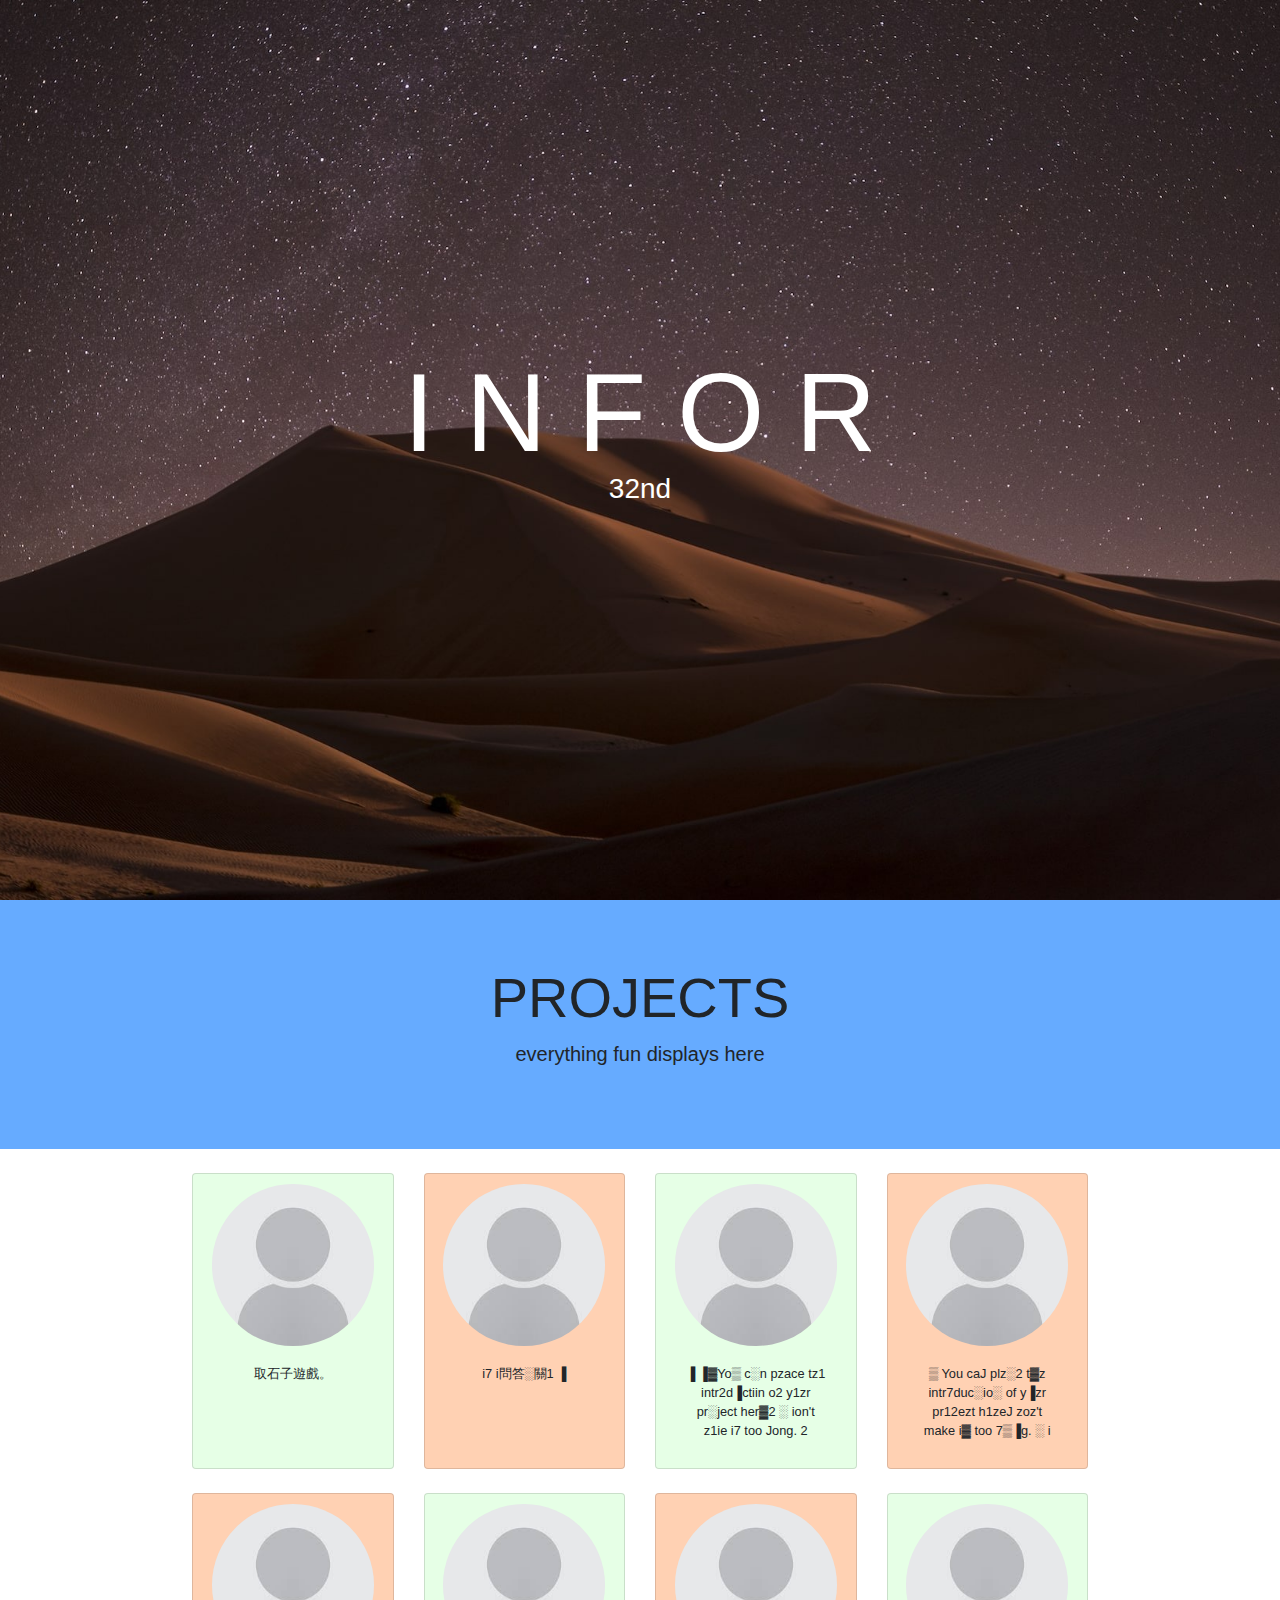
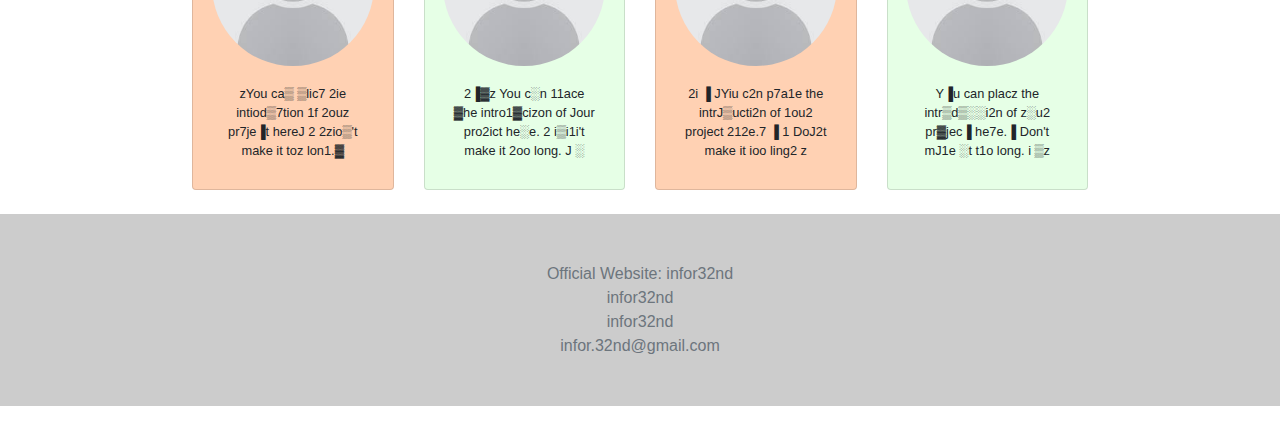
==== UI.html @ c6a096d6 "Update UI.html" ====
<!DOCTYPE html>
<head>
	<meta charset="UTF-8">
	<meta name="description" content="infor32nd project website(main page)">
	<meta name="keywords" content="HTML,CSS,JavaScript">
	<meta name="author" content="thomas wang">
	<meta name="viewport" content="width=device-width, initial-scale=1">
	<title>infor games</title>
	<link rel="stylesheet" href="https://stackpath.bootstrapcdn.com/bootstrap/4.3.1/css/bootstrap.min.css" integrity="sha384-ggOyR0iXCbMQv3Xipma34MD+dH/1fQ784/j6cY/iJTQUOhcWr7x9JvoRxT2MZw1T" crossorigin="anonymous"><!--bootstrap library-->
	<link rel="stylesheet" href="style.css"><!--css-->
	<link rel="stylesheet" href="https://cdnjs.cloudflare.com/ajax/libs/font-awesome/4.7.0/css/font-awesome.min.css"><!--font awesome-icon library-->
	<script src="https://ajax.googleapis.com/ajax/libs/jquery/3.4.1/jquery.min.js"></script><!--jQuery library-->

	<!-- <link rel="stylesheet" href="https://maxcdn.bootstrapcdn.com/bootstrap/3.3.7/css/bootstrap.min.css"> -->
	
	<script src="baffle.js"></script>
	<script src="main.js"></script>
	<script src="https://maxcdn.bootstrapcdn.com/bootstrap/3.3.7/js/bootstrap.min.js"></script>
	<link href="style.css" rel="stylesheet" />
</head>

<body onload="init()">
	<div id="home">
		<div class="landing-text">
			<div class="container container-table" id = "titlebox">
				<div class="row vertical-center-row">
					<div class="container-fluid p-3 p-md-5">
						<h1 id="title-text">I N F O R</h1>
						<h3 class="h332">32nd</h3>
						<br>
					</div>
				</div>
			</div>
			
		</div>
	</div>
	<center><div class="cont">
		<div class="jumbotron-fluid" style="padding: 4rem;background: #0073ff99">
			<div class="container">
				<h1 class="display-4">PROJECTS</h1>
				<p class="lead">everything fun displays here</p>
			</div>
		</div>
		<br>
		<div style="width: 70%">
			<div class="card-deck">
				<div class="rounded card bk" style="background: #e6ffe6">
					<div class="card-body" onclick="window.open('https://infor32.github.io/Nim/index')">
						<img src="usericon.jpg" alt="project" class="icon">
						<p class="pjit" style="margin: 10%">
							取石子遊戲。
						</p>
					</div>
				</div>
				<div class="rounded card bk" style="background: #ffd1b3">
					<div class="card-body" onclick="window.open('https://slides.com/tim25871014/deck')">
						<img src="usericon.jpg" alt="project" class="icon">
						<p class="pjit" style="margin: 10%">
							問答闖關！
						</p>
					</div>
				</div>
				<div class="rounded card bk" style="background: #e6ffe6">
					<div class="card-body">
						<img src="usericon.jpg" alt="project" class="icon">
						<p class="pjit" style="margin: 10%">
							You can place the introduction of your project here.<br>
							Don't make it too long.
						</p>
					</div>
				</div>
				<div class="rounded card bk" style="background: #ffd1b3">
					<div class="card-body">
						<img src="usericon.jpg" alt="project" class="icon">
						<p class="pjit" style="margin: 10%">
							You can place the introduction of your project here.<br>
							Don't make it too long.
						</p>
					</div>
				</div>
			</div>
			<br>
			<div class="card-deck">
				<div class="rounded card bk" style="background: #ffd1b3">
					<div class="card-body">
						<img src="usericon.jpg" alt="project" class="icon">
						<p class="pjit" style="margin: 10%">
							You can place the introduction of your project here.<br>
							Don't make it too long.
						</p>
					</div>
				</div>
				<div class="rounded card bk" style="background: #e6ffe6">
					<div class="card-body">
						<img src="usericon.jpg" alt="project" class="icon">
						<p class="pjit" style="margin: 10%">
							You can place the introduction of your project here.<br>
							Don't make it too long.
						</p>
					</div>
				</div>
				<div class="rounded card bk" style="background: #ffd1b3">
					<div class="card-body">
						<img src="usericon.jpg" alt="project" class="icon">
						<p class="pjit" style="margin: 10%">
							You can place the introduction of your project here.<br>
							Don't make it too long.
						</p>
					</div>
				</div>
				<div class="rounded card bk" style="background: #e6ffe6">
					<div class="card-body">
						<img src="usericon.jpg" alt="project" class="icon">
						<p class="pjit" style="margin: 10%">
							You can place the introduction of your project here.<br>
							Don't make it too long.
						</p>
					</div>
				</div>
			</div>
		</div>
		<br>
		<footer class="bd-footer text-muted" style="background: #cccccc">
			<div class="container-fluid p-3 p-md-5">
				<div>
					<p style="margin: 0%">Official Website: <a href="https://www.infor.org">infor32nd</a></p>
				</div>
				<div>
					<p style="margin: 0%"><i class="fa fa-facebook-official"></i>  <a href="https://www.facebook.com/infor.32nd/">infor32nd</a></p>
				</div>
				<div>
					<p style="margin: 0%"><i class="fa fa-instagram"></i>  <a href="https://www.instagram.com/infor32nd/">infor32nd</a></p>
				</div>
				<div>
					<p style="margin: 0%"><i class="fa fa-google"></i>  infor.32nd@gmail.com</a></p>
				</div>
			</div>
		</footer>
	</div></center>
</body>
</html>
---- style.css ----
@import url('https://fonts.googleapis.com/css?family=Montserrat:400');
html,body {
	height: 100%;
	width: 100%;
}
#title-text{
	font-family: 'Consolas', sans-serif;
	font-size: 700%;
	line-height: .9;
}
#home {
	background: url(sand-mountain.jpg) no-repeat 50% 50%;
	display: table;
	height: 100%;
	width: 100%;
	background-size: cover;
	color: #FFF;
	font-family: sans-serif;
}
.landing-text {
	display: table-cell;
	vertical-align: middle;
	text-align: center;
}
.h33 {
	font-family: 'Consolas', sans-serif;
	font-size: 260%;
	font-weight: 500;
	line-height: 1.2;
}
.btn-default {
	background-color: #FFF;
	color: #36342F;
	font-size: 160%;
}
.btn-default:hover {
	color: #FFF;
	background-color: #36342F;
}
@media (max-width: 768px) {
	#title-box {
		font-size: 350%;
	}
	.h33 {
		font-size: 150%;
	}
	.btn-default {
		font-size: 120%;
	}
}


.cont{
	font-family: "Comic Sans MS", cursive, sans-serif;
}
.bk{
	width: 100%;
}
.bk:hover{
	box-shadow: 0 12px 16px 0 rgba(0,0,0,0.24),0 17px 50px 0 rgba(0,0,0,0.19);
}
.card-body{
	padding: 5%;
}
.icon{
	width: 90%;
	height: auto;
	border-radius: 50%;
}
.pjit{
	font-size: 80%;
}
.fa-facebook {
  background: #3B5998;
  color: white;
}
---- style.css ----
@import url('https://fonts.googleapis.com/css?family=Montserrat:400');
html,body {
	height: 100%;
	width: 100%;
}
#title-text{
	font-family: 'Consolas', sans-serif;
	font-size: 700%;
	line-height: .9;
}
#home {
	background: url(sand-mountain.jpg) no-repeat 50% 50%;
	display: table;
	height: 100%;
	width: 100%;
	background-size: cover;
	color: #FFF;
	font-family: sans-serif;
}
.landing-text {
	display: table-cell;
	vertical-align: middle;
	text-align: center;
}
.h33 {
	font-family: 'Consolas', sans-serif;
	font-size: 260%;
	font-weight: 500;
	line-height: 1.2;
}
.btn-default {
	background-color: #FFF;
	color: #36342F;
	font-size: 160%;
}
.btn-default:hover {
	color: #FFF;
	background-color: #36342F;
}
@media (max-width: 768px) {
	#title-box {
		font-size: 350%;
	}
	.h33 {
		font-size: 150%;
	}
	.btn-default {
		font-size: 120%;
	}
}


.cont{
	font-family: "Comic Sans MS", cursive, sans-serif;
}
.bk{
	width: 100%;
}
.bk:hover{
	box-shadow: 0 12px 16px 0 rgba(0,0,0,0.24),0 17px 50px 0 rgba(0,0,0,0.19);
}
.card-body{
	padding: 5%;
}
.icon{
	width: 90%;
	height: auto;
	border-radius: 50%;
}
.pjit{
	font-size: 80%;
}
.fa-facebook {
  background: #3B5998;
  color: white;
}
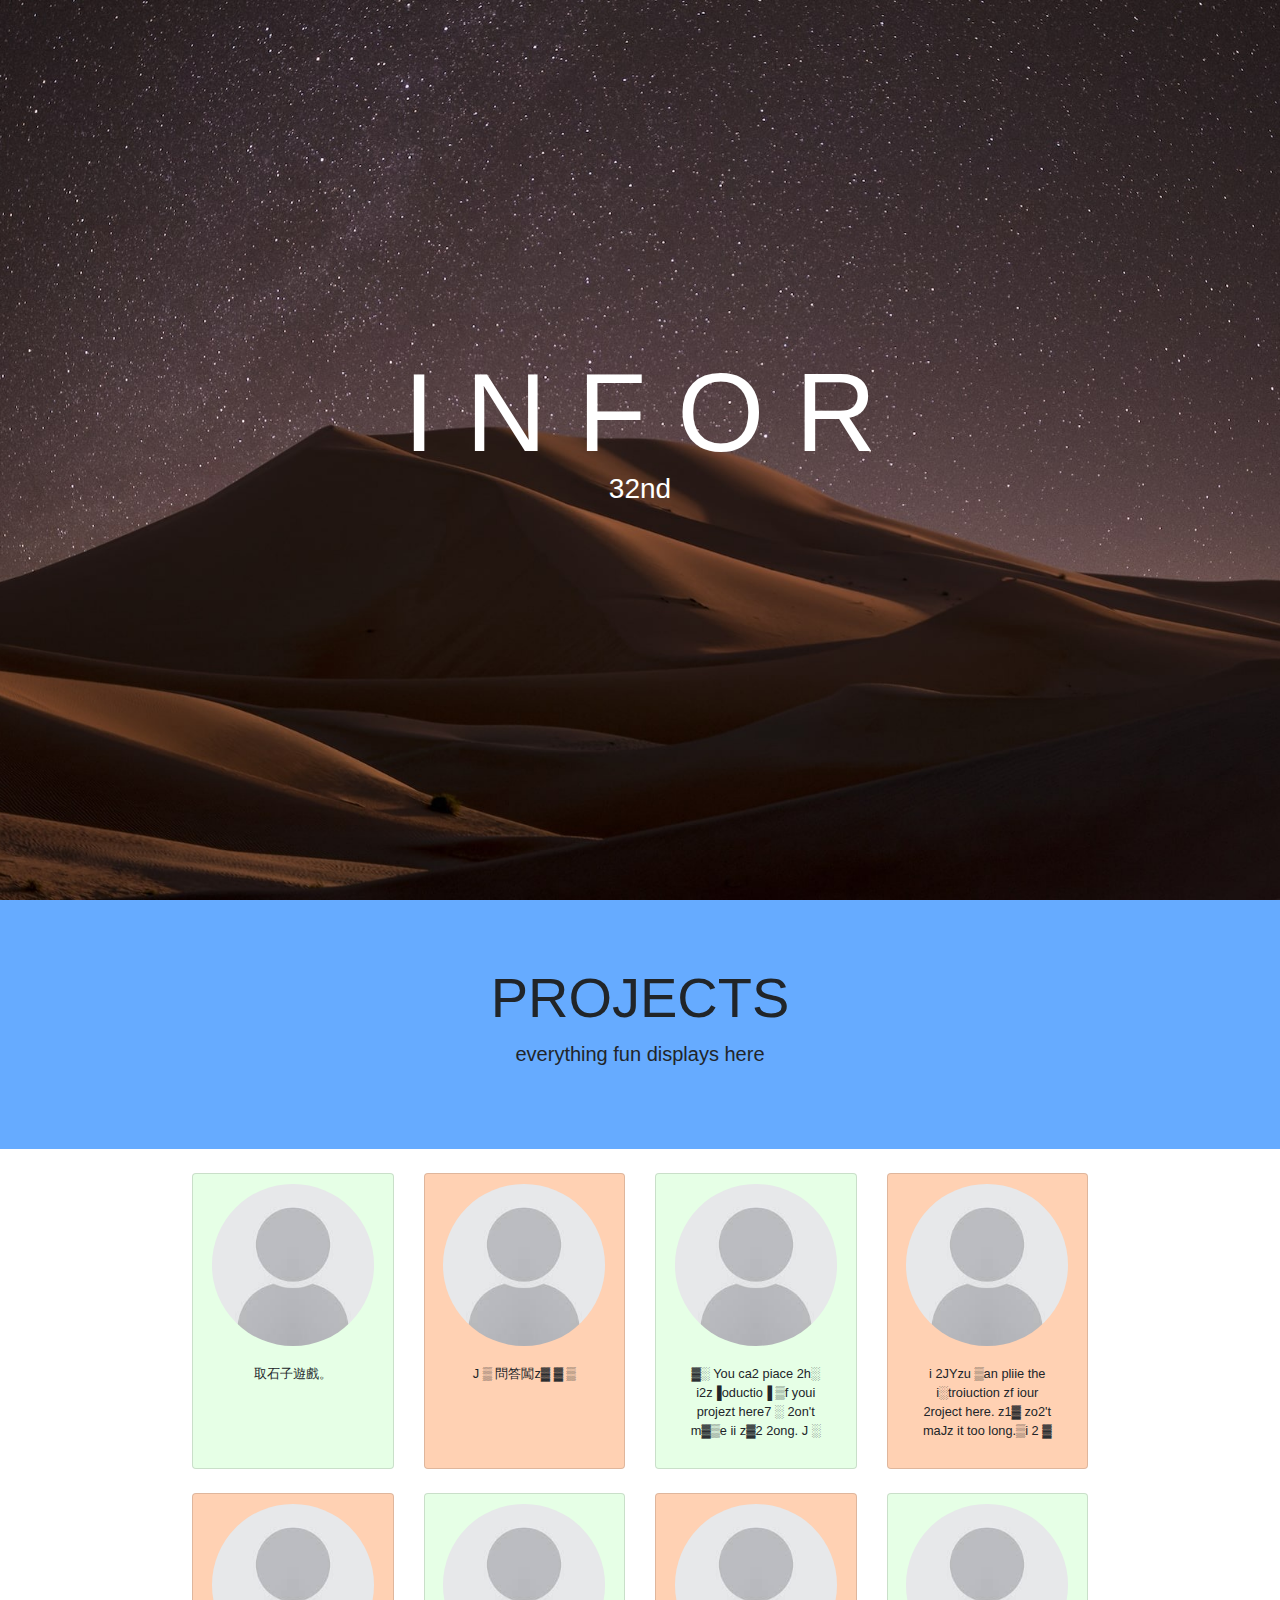
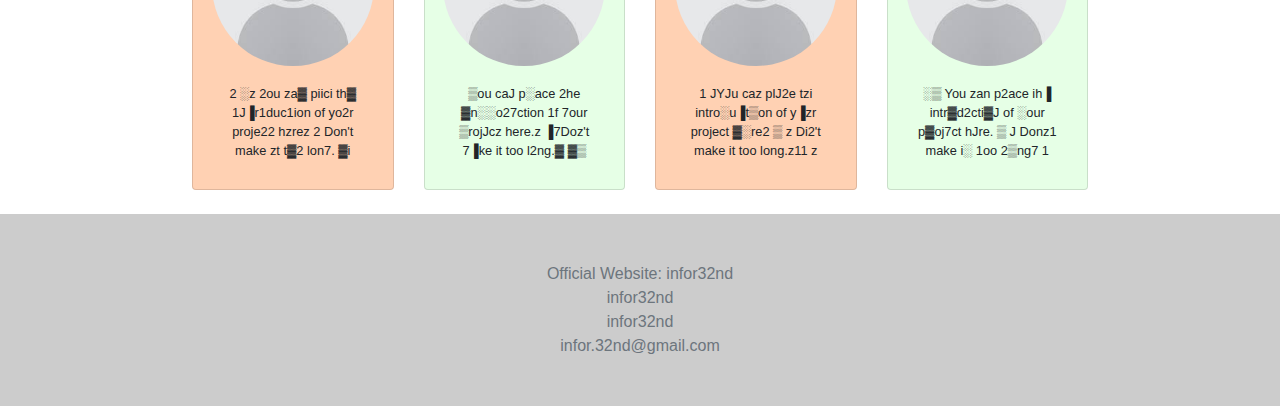
==== commit 53934f64: "Update UI.html" ====
--- a/UI.html
+++ b/UI.html
@@ -35,7 +35,7 @@
 		</div>
 	</div>
 	<center><div class="cont">
-		<div class="jumbotron-fluid" style="padding: 4rem;background: #0073ff99">
+		<div class="jumbotron-fluid" style="padding: 4rem 0rem;background: #0073ff99">
 			<div class="container">
 				<h1 class="display-4">PROJECTS</h1>
 				<p class="lead">everything fun displays here</p>
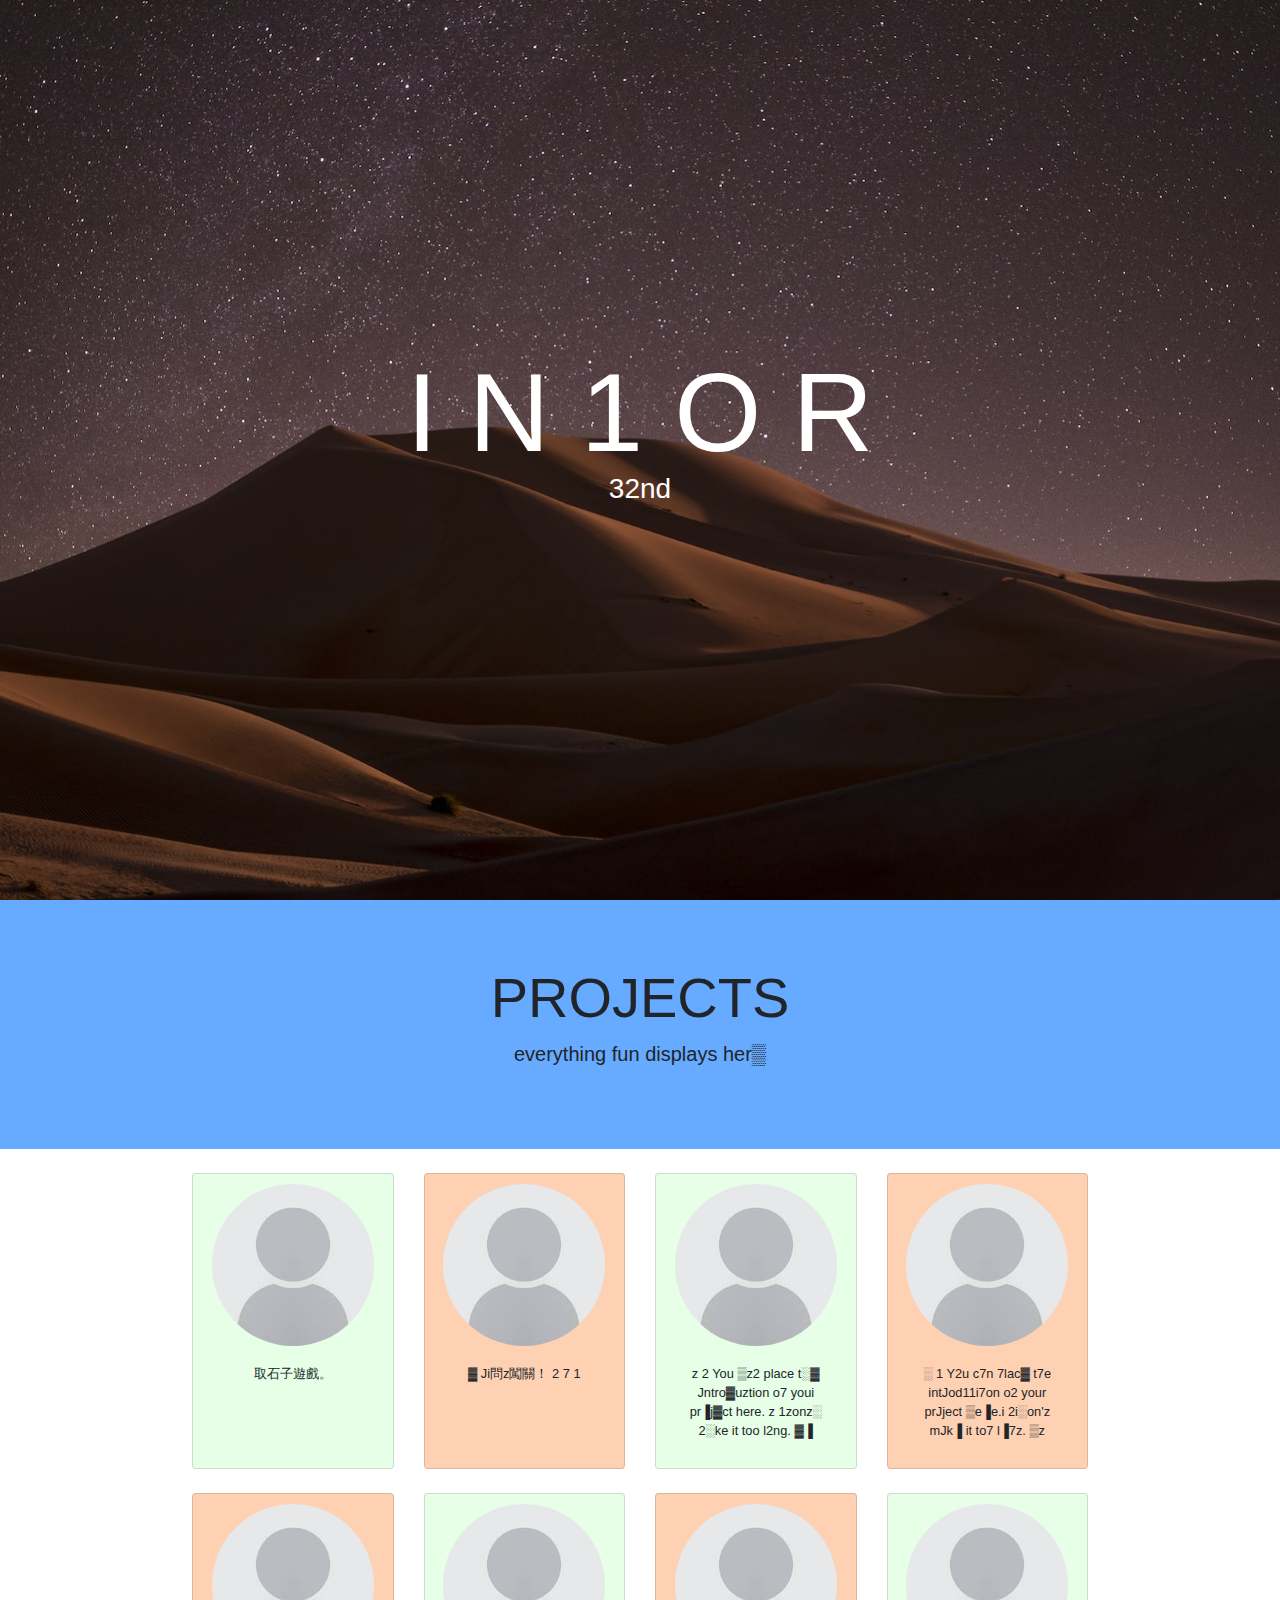
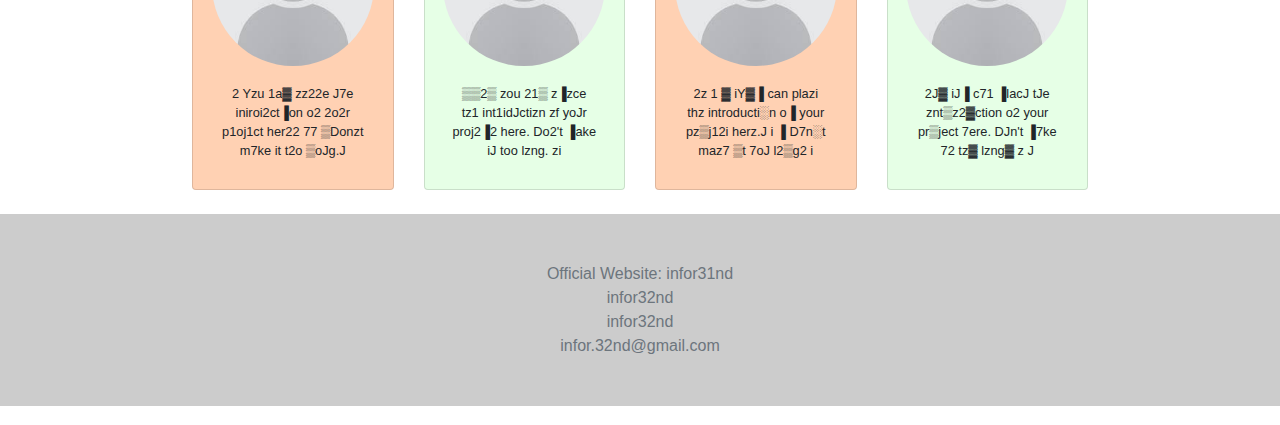
==== commit c5b941a3: "Update UI.html" ====
--- a/UI.html
+++ b/UI.html
@@ -35,7 +35,7 @@
 		</div>
 	</div>
 	<center><div class="cont">
-		<div class="jumbotron-fluid" style="padding: 4rem 0rem;background: #0073ff99">
+		<div class="jumbotron-fluid" style="padding: 4rem 0rem;margin: 0;background: #0073ff99">
 			<div class="container">
 				<h1 class="display-4">PROJECTS</h1>
 				<p class="lead">everything fun displays here</p>
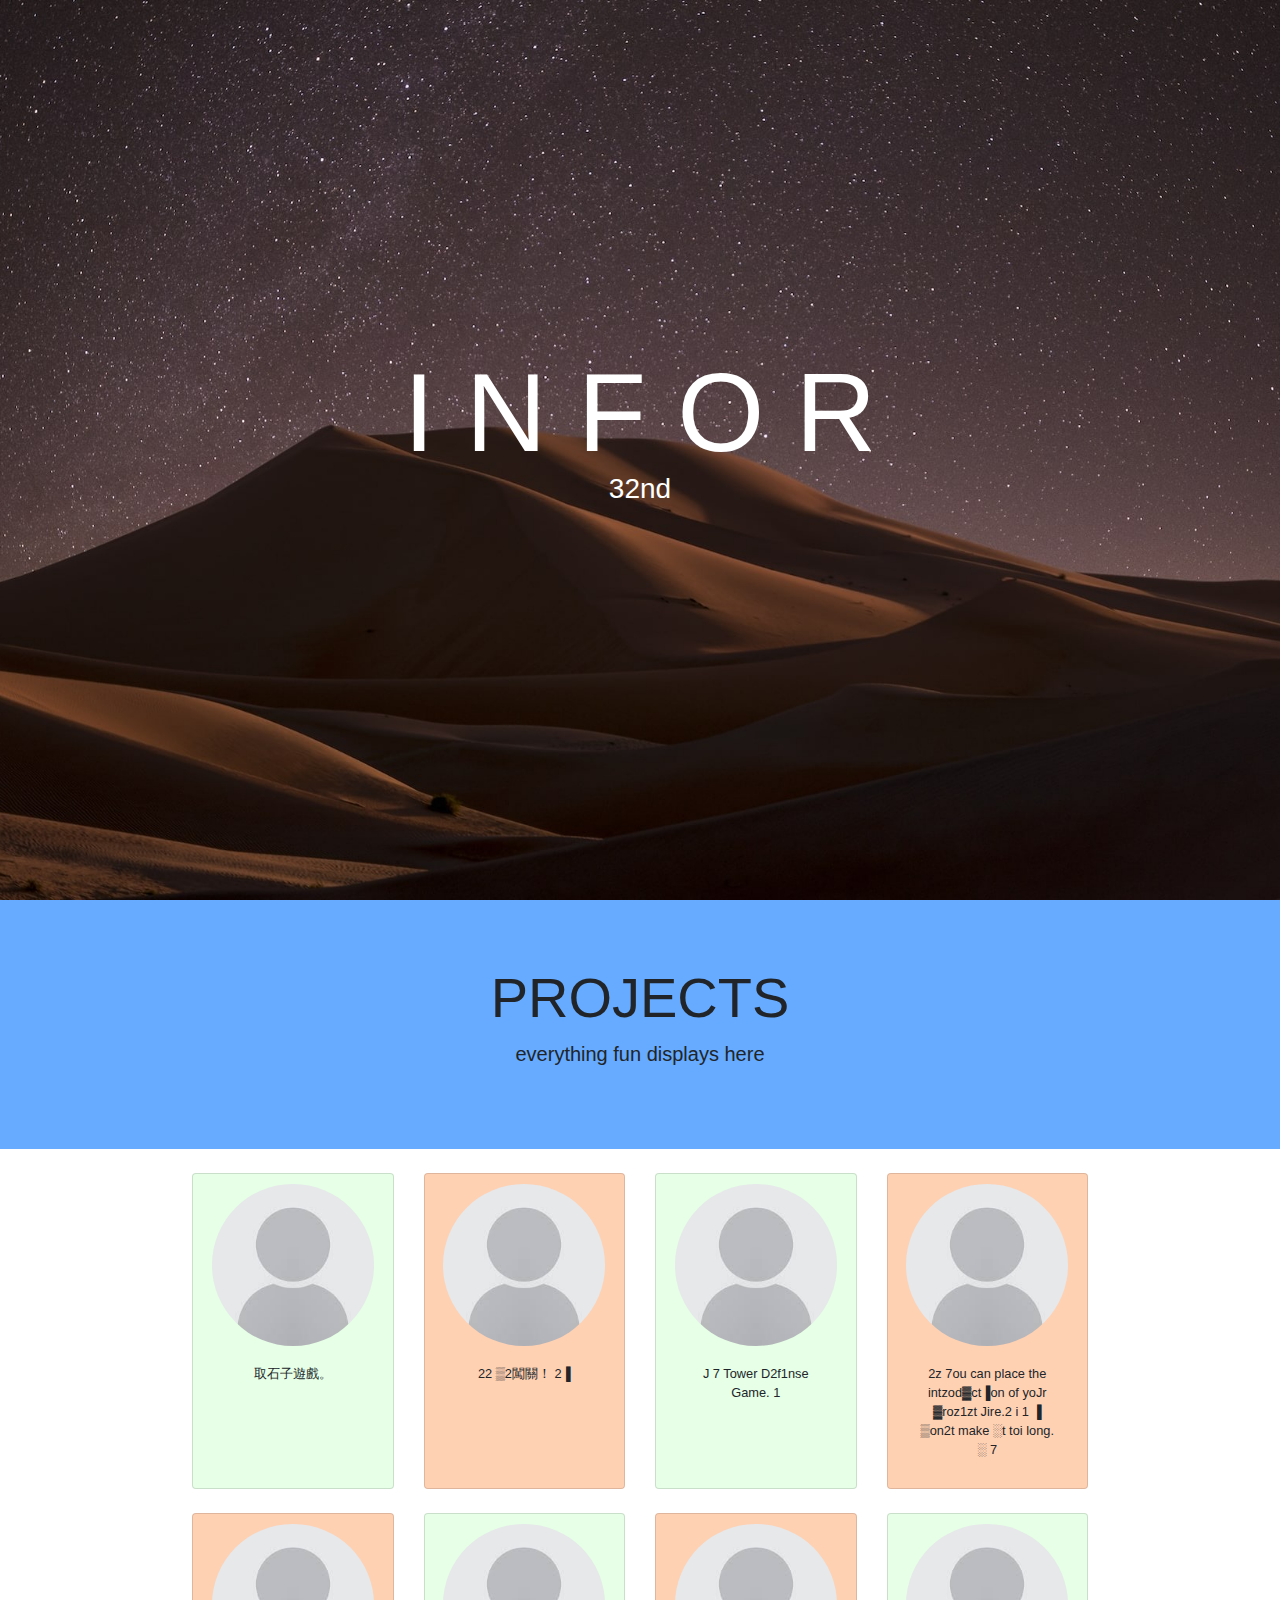
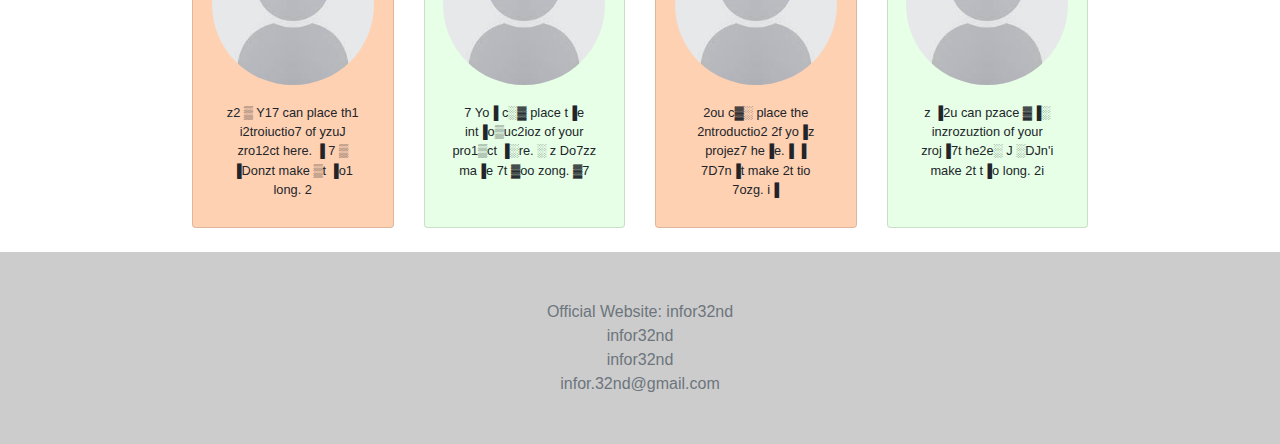
==== commit 723d2c11: "Update UI.html" ====
--- a/UI.html
+++ b/UI.html
@@ -61,11 +61,10 @@
 					</div>
 				</div>
 				<div class="rounded card bk" style="background: #e6ffe6">
-					<div class="card-body">
+					<div class="card-body" onclick="window.open('casperwang,github.io/TDgame')">
 						<img src="usericon.jpg" alt="project" class="icon">
 						<p class="pjit" style="margin: 10%">
-							You can place the introduction of your project here.<br>
-							Don't make it too long.
+							Tower Defense Game.
 						</p>
 					</div>
 				</div>
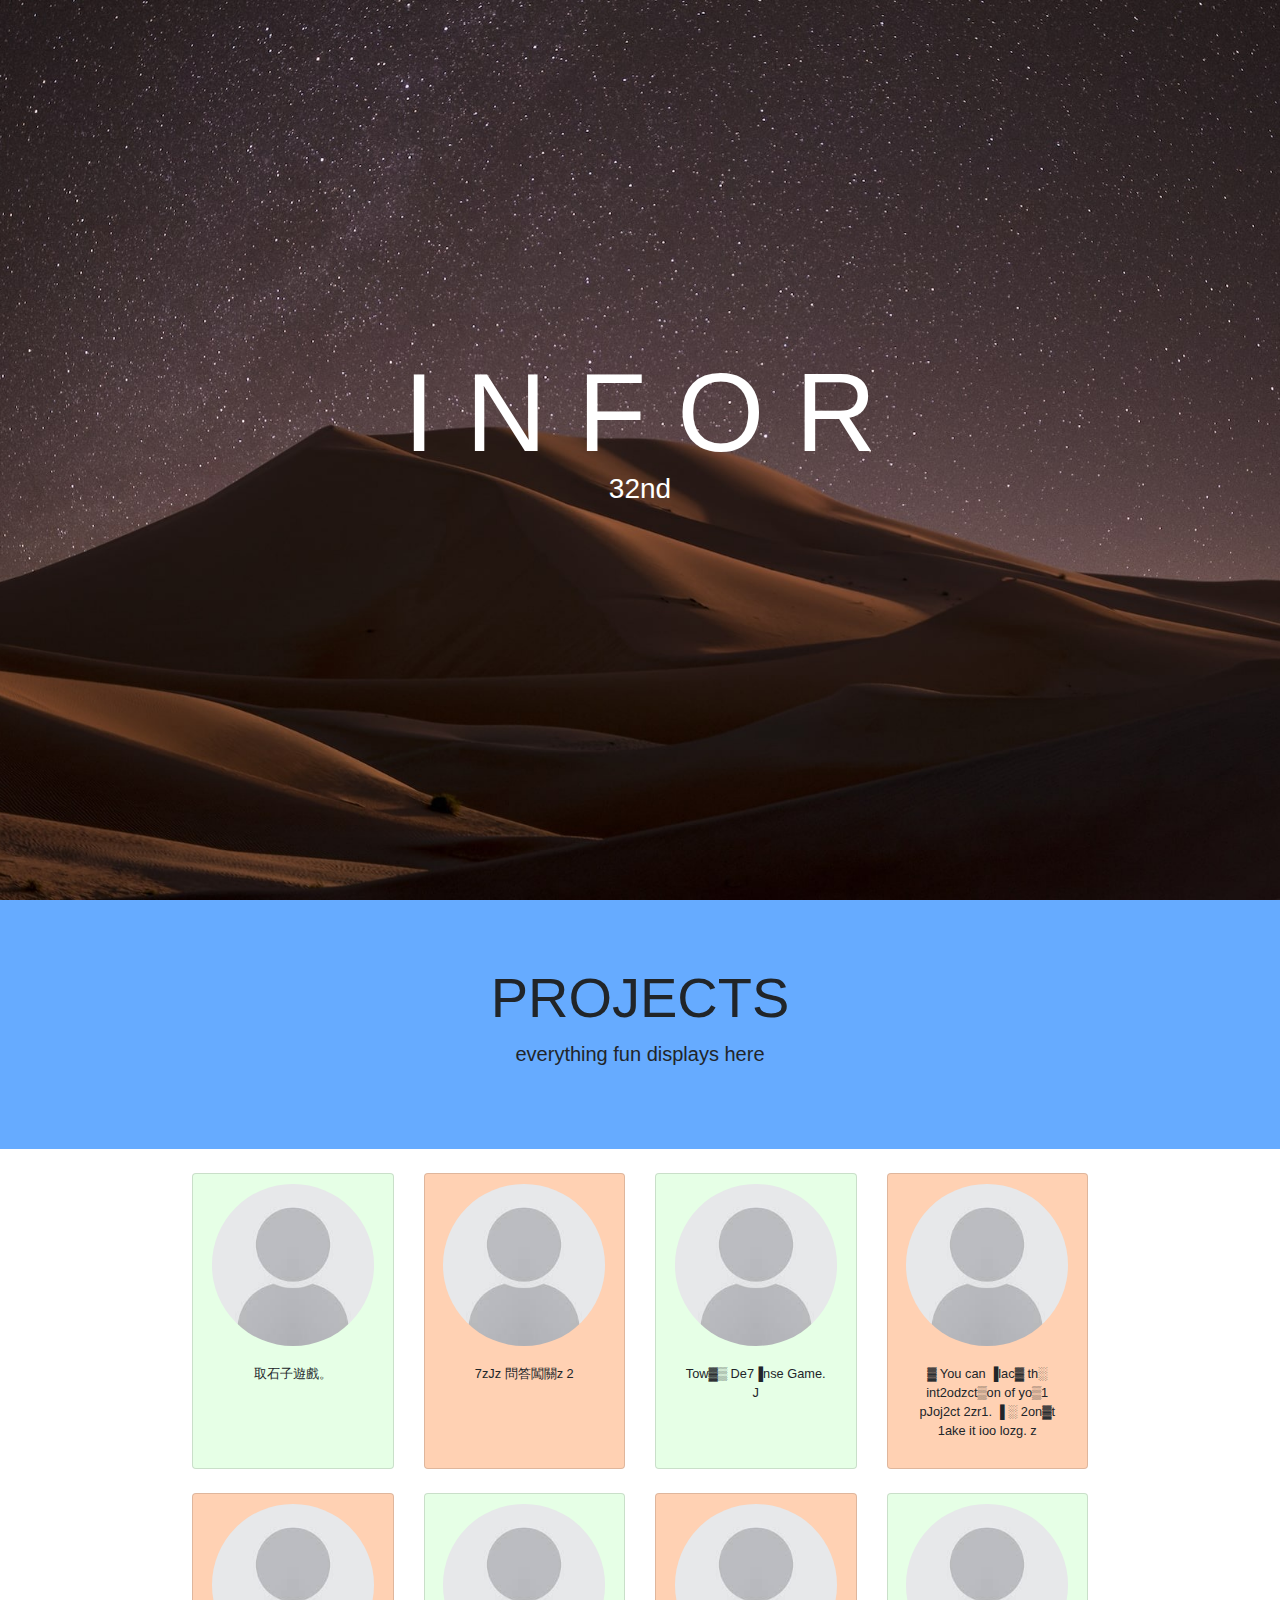
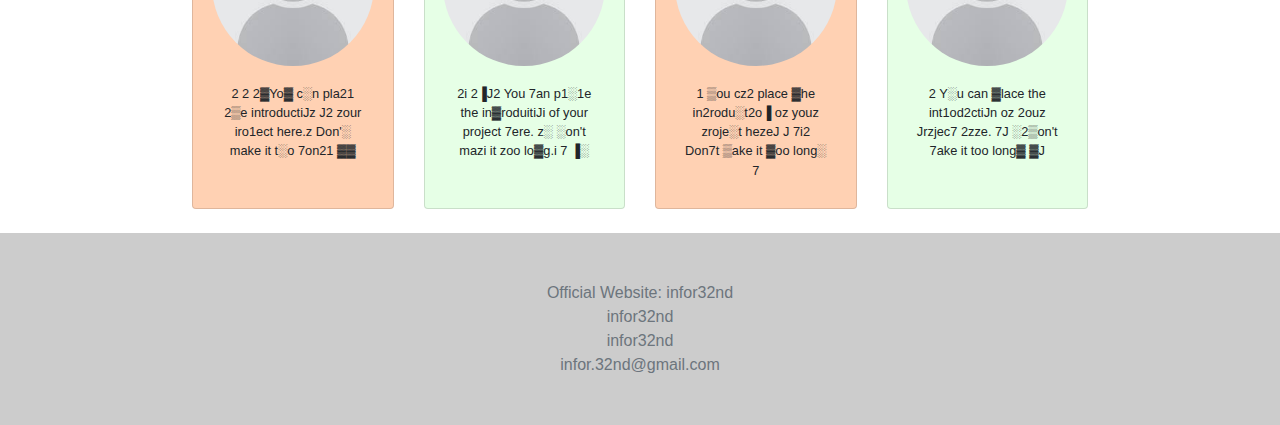
==== commit 5038d2e9: "Update UI.html" ====
--- a/UI.html
+++ b/UI.html
@@ -61,7 +61,7 @@
 					</div>
 				</div>
 				<div class="rounded card bk" style="background: #e6ffe6">
-					<div class="card-body" onclick="window.open('casperwang,github.io/TDgame')">
+					<div class="card-body" onclick="window.open('https://infor32.github.io/TDgame/')">
 						<img src="usericon.jpg" alt="project" class="icon">
 						<p class="pjit" style="margin: 10%">
 							Tower Defense Game.
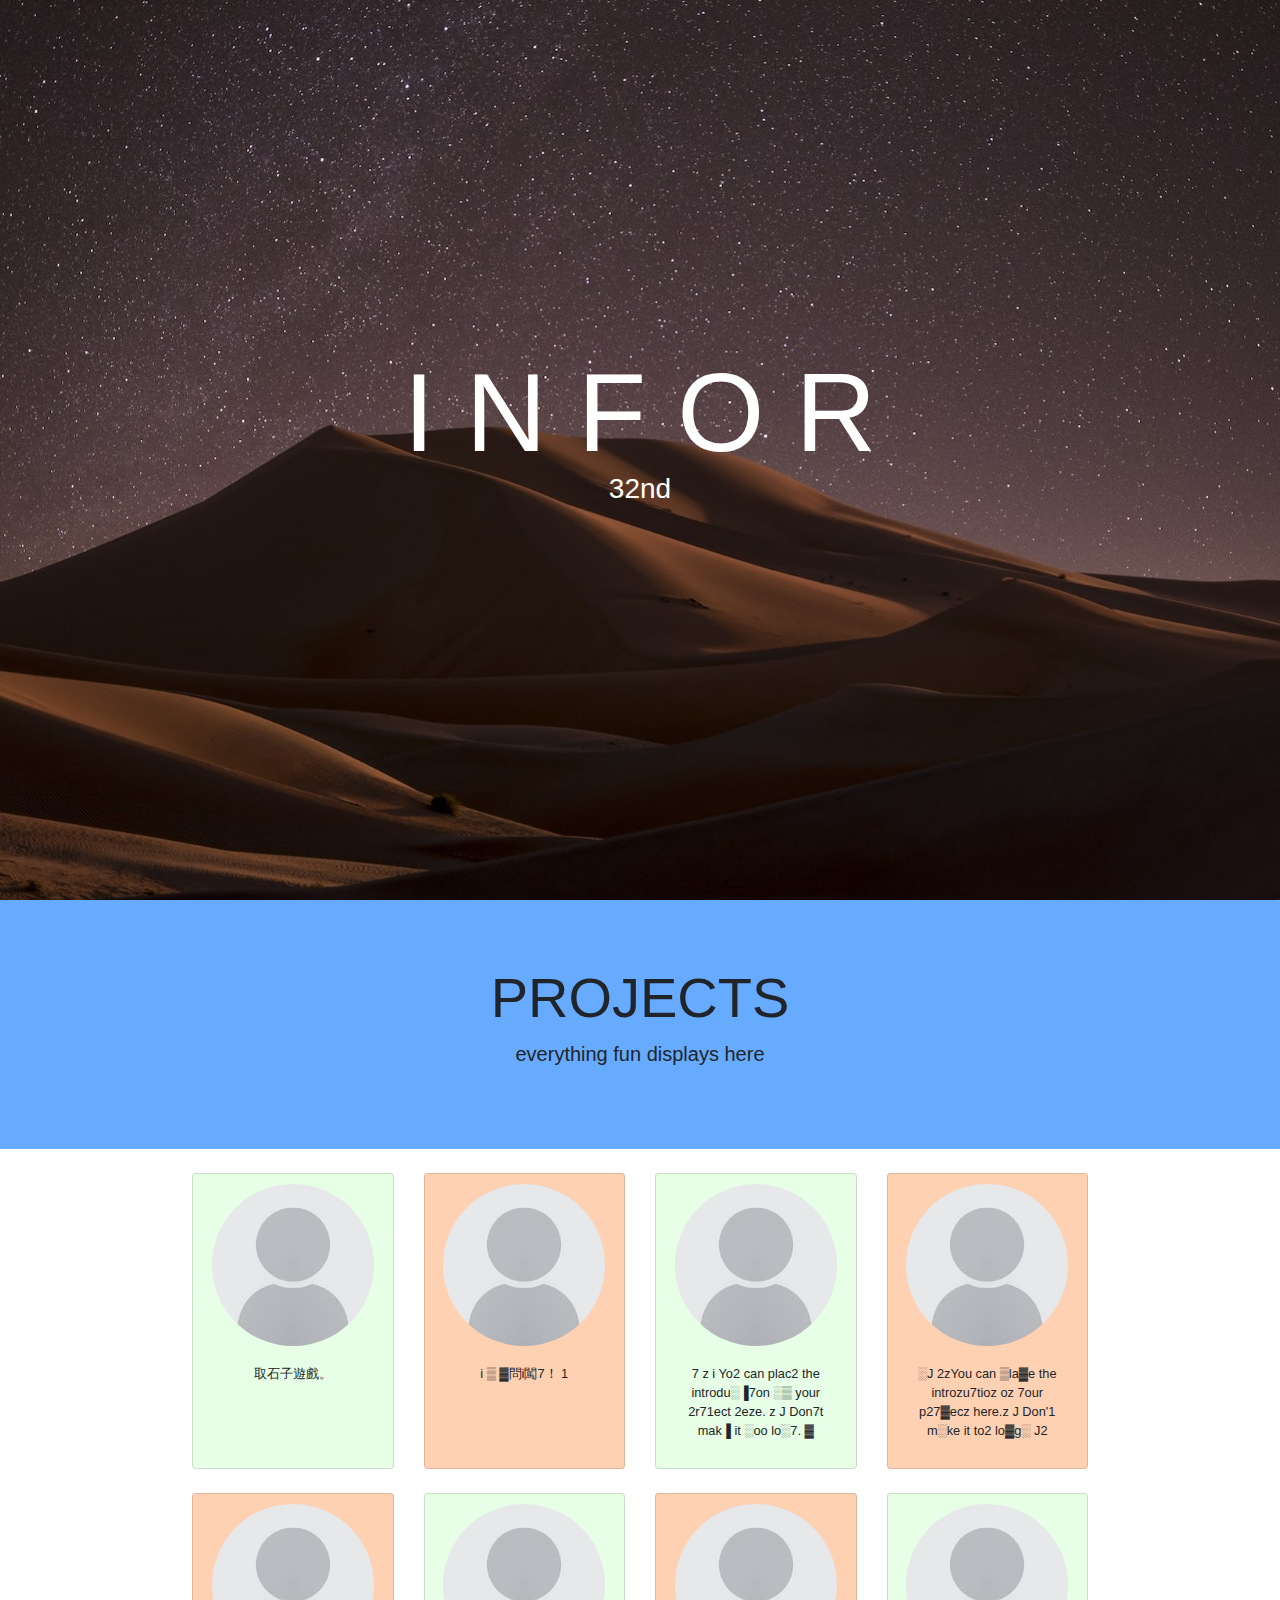
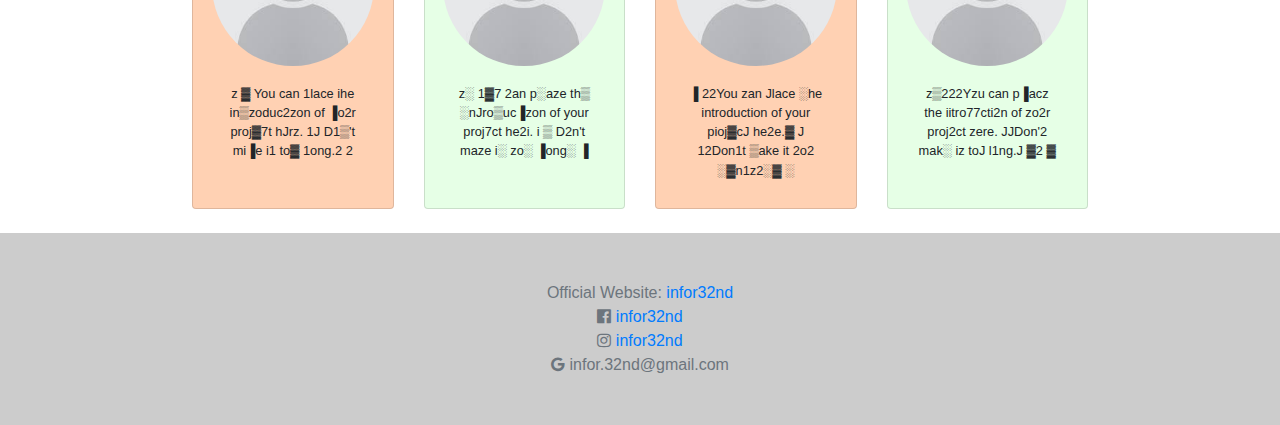
==== commit e1b9f521: "Update UI.html" ====
--- a/UI.html
+++ b/UI.html
@@ -35,7 +35,7 @@
 		</div>
 	</div>
 	<center><div class="cont">
-		<div class="jumbotron-fluid" style="padding: 4rem 0rem;margin: 0;background: #0073ff99">
+		<div class="jumbotron-fluid" style="padding: 4rem;background: #0073ff99">
 			<div class="container">
 				<h1 class="display-4">PROJECTS</h1>
 				<p class="lead">everything fun displays here</p>
@@ -61,10 +61,11 @@
 					</div>
 				</div>
 				<div class="rounded card bk" style="background: #e6ffe6">
-					<div class="card-body" onclick="window.open('https://infor32.github.io/TDgame/')">
+					<div class="card-body">
 						<img src="usericon.jpg" alt="project" class="icon">
 						<p class="pjit" style="margin: 10%">
-							Tower Defense Game.
+							You can place the introduction of your project here.<br>
+							Don't make it too long.
 						</p>
 					</div>
 				</div>
@@ -122,16 +123,16 @@
 		<footer class="bd-footer text-muted" style="background: #cccccc">
 			<div class="container-fluid p-3 p-md-5">
 				<div>
-					<p style="margin: 0%">Official Website: <a href="https://www.infor.org">infor32nd</a></p>
+					Official Website: <a href="https://www.infor.org">infor32nd</a>
 				</div>
 				<div>
-					<p style="margin: 0%"><i class="fa fa-facebook-official"></i>  <a href="https://www.facebook.com/infor.32nd/">infor32nd</a></p>
+					<i class="fa fa-facebook-official"></i>  <a href="https://www.facebook.com/infor.32nd/">infor32nd</a>
 				</div>
 				<div>
-					<p style="margin: 0%"><i class="fa fa-instagram"></i>  <a href="https://www.instagram.com/infor32nd/">infor32nd</a></p>
+					<i class="fa fa-instagram"></i>  <a href="https://www.instagram.com/infor32nd/">infor32nd</a>
 				</div>
 				<div>
-					<p style="margin: 0%"><i class="fa fa-google"></i>  infor.32nd@gmail.com</a></p>
+					<i class="fa fa-google"></i>  infor.32nd@gmail.com</a>
 				</div>
 			</div>
 		</footer>
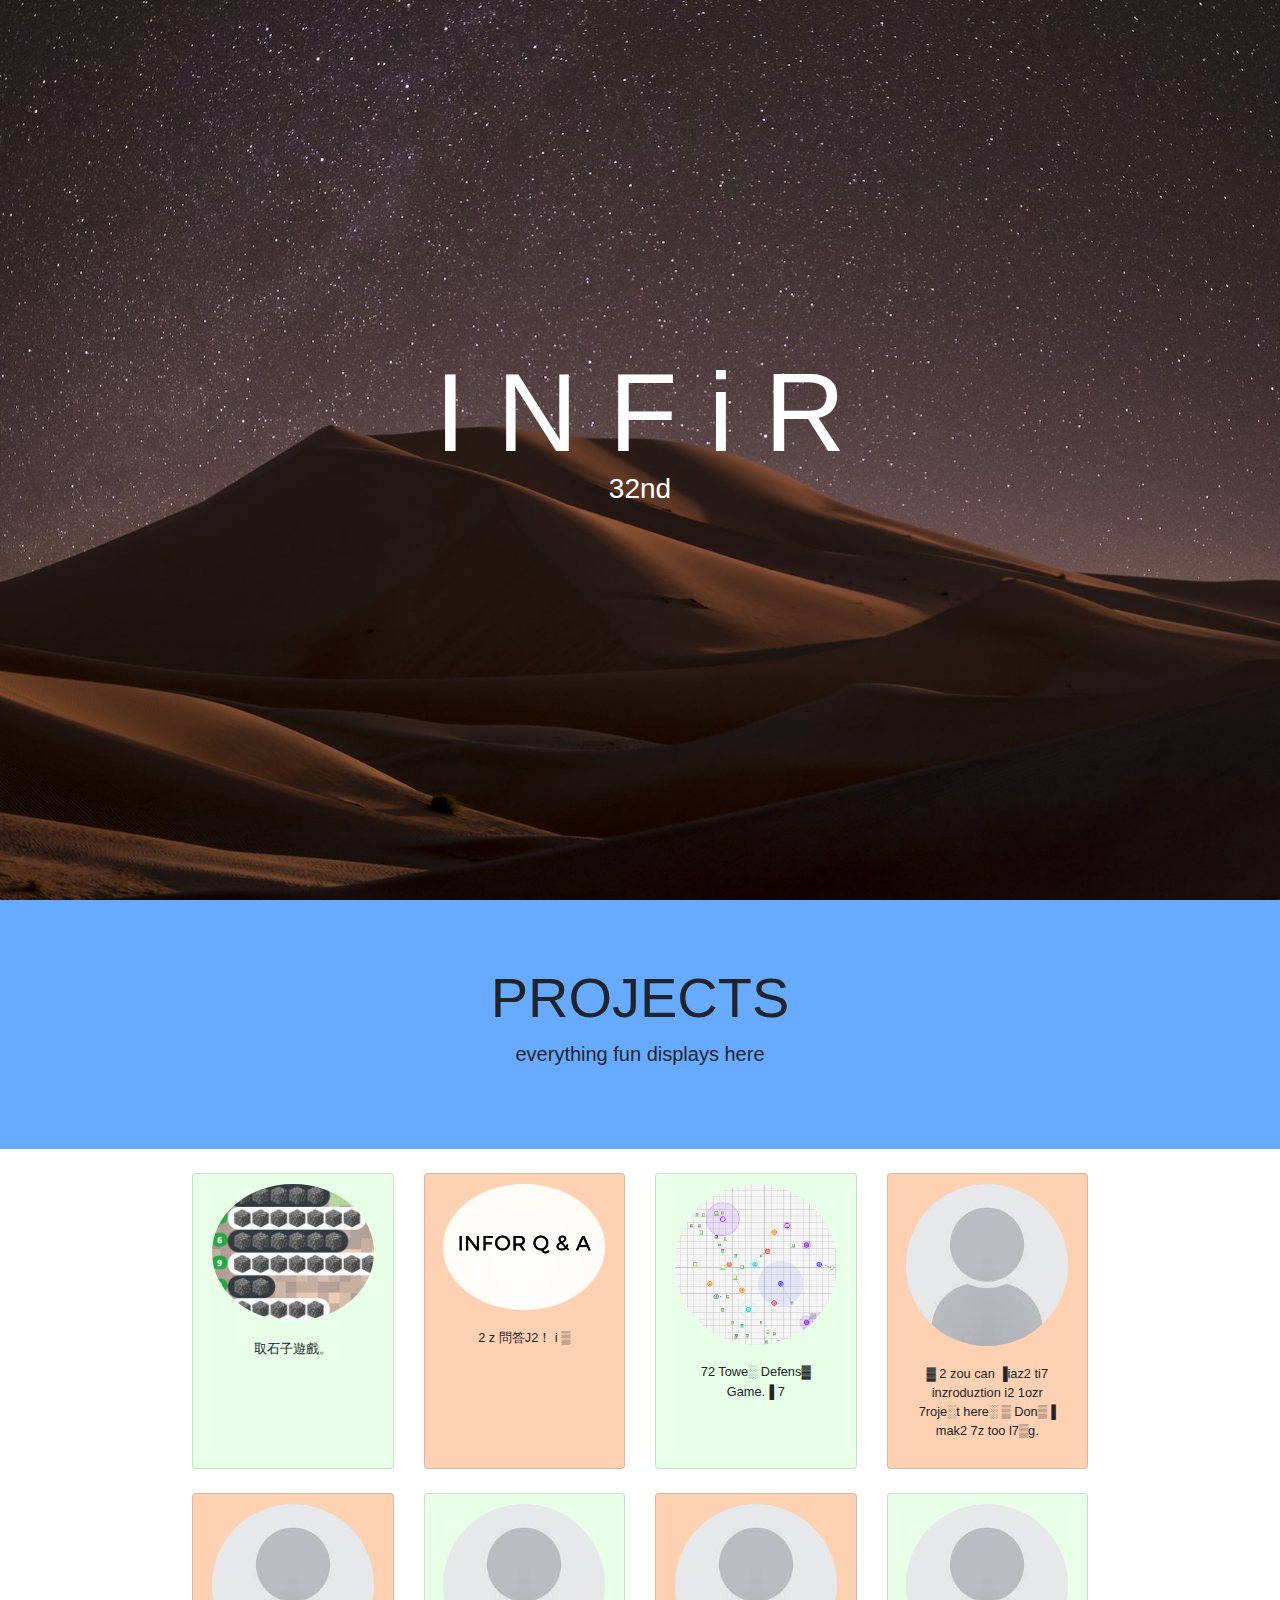
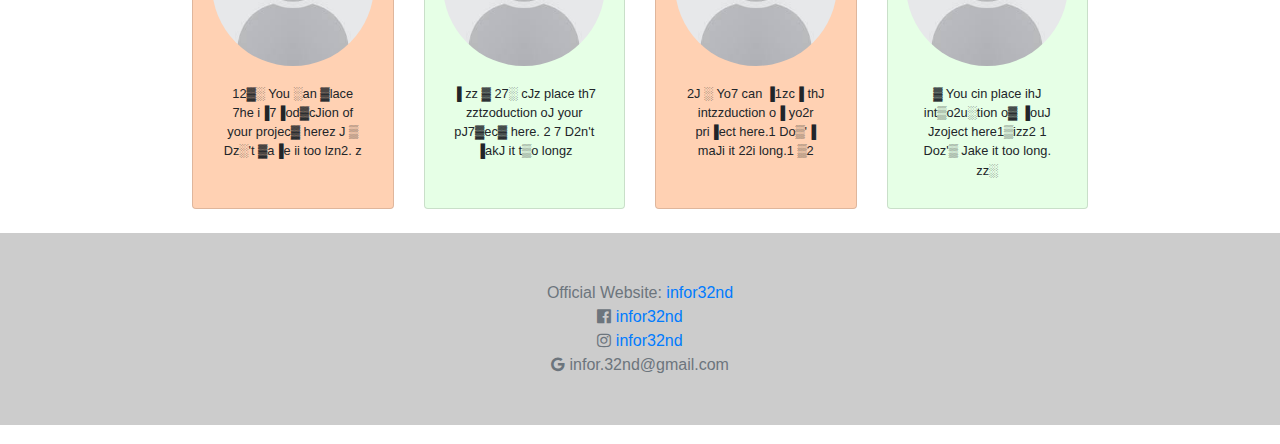
==== commit 82942d35: "Update and rename index.html to UI.html" ====
--- a/UI.html
+++ b/UI.html
@@ -46,7 +46,7 @@
 			<div class="card-deck">
 				<div class="rounded card bk" style="background: #e6ffe6">
 					<div class="card-body" onclick="window.open('https://infor32.github.io/Nim/index')">
-						<img src="usericon.jpg" alt="project" class="icon">
+						<img src="rock.PNG" alt="project" class="icon">
 						<p class="pjit" style="margin: 10%">
 							取石子遊戲。
 						</p>
@@ -54,18 +54,17 @@
 				</div>
 				<div class="rounded card bk" style="background: #ffd1b3">
 					<div class="card-body" onclick="window.open('https://slides.com/tim25871014/deck')">
-						<img src="usericon.jpg" alt="project" class="icon">
+						<img src="Q&A.PNG" alt="project" class="icon">
 						<p class="pjit" style="margin: 10%">
 							問答闖關！
 						</p>
 					</div>
 				</div>
 				<div class="rounded card bk" style="background: #e6ffe6">
-					<div class="card-body">
-						<img src="usericon.jpg" alt="project" class="icon">
+					<div class="card-body" onclick="window.open('https://infor32.github.io/TDgame/')">
+						<img src="TDgame.PNG" alt="project" class="icon">
 						<p class="pjit" style="margin: 10%">
-							You can place the introduction of your project here.<br>
-							Don't make it too long.
+							Tower Defense Game.
 						</p>
 					</div>
 				</div>
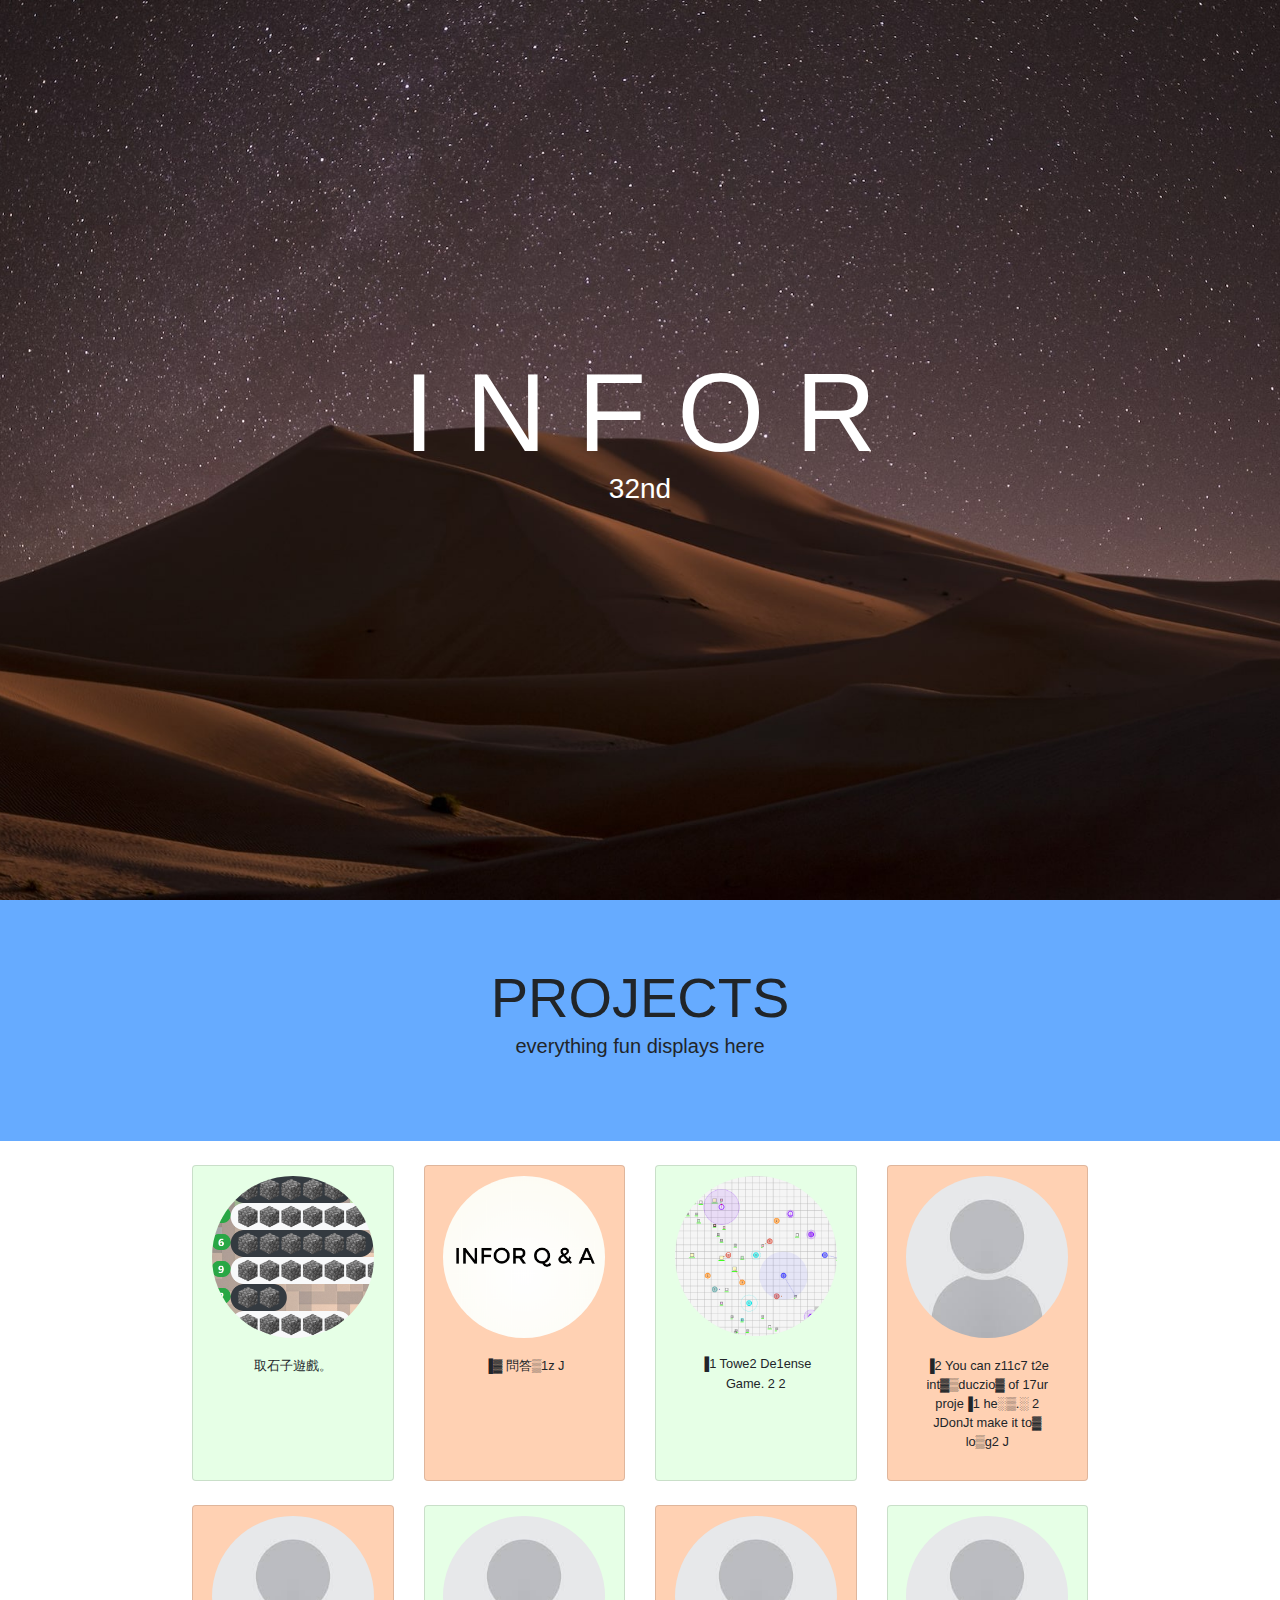
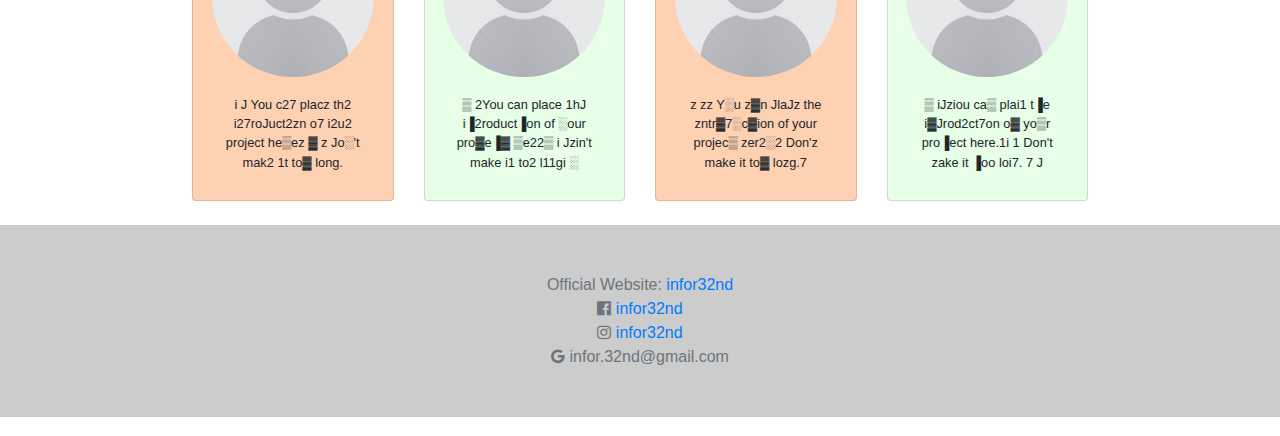
==== commit ce171461: "Update UI.html" ====
--- a/UI.html
+++ b/UI.html
@@ -37,7 +37,7 @@
 	<center><div class="cont">
 		<div class="jumbotron-fluid" style="padding: 4rem;background: #0073ff99">
 			<div class="container">
-				<h1 class="display-4">PROJECTS</h1>
+				<h1 class="display-4" style="margin: 0%">PROJECTS</h1>
 				<p class="lead">everything fun displays here</p>
 			</div>
 		</div>
